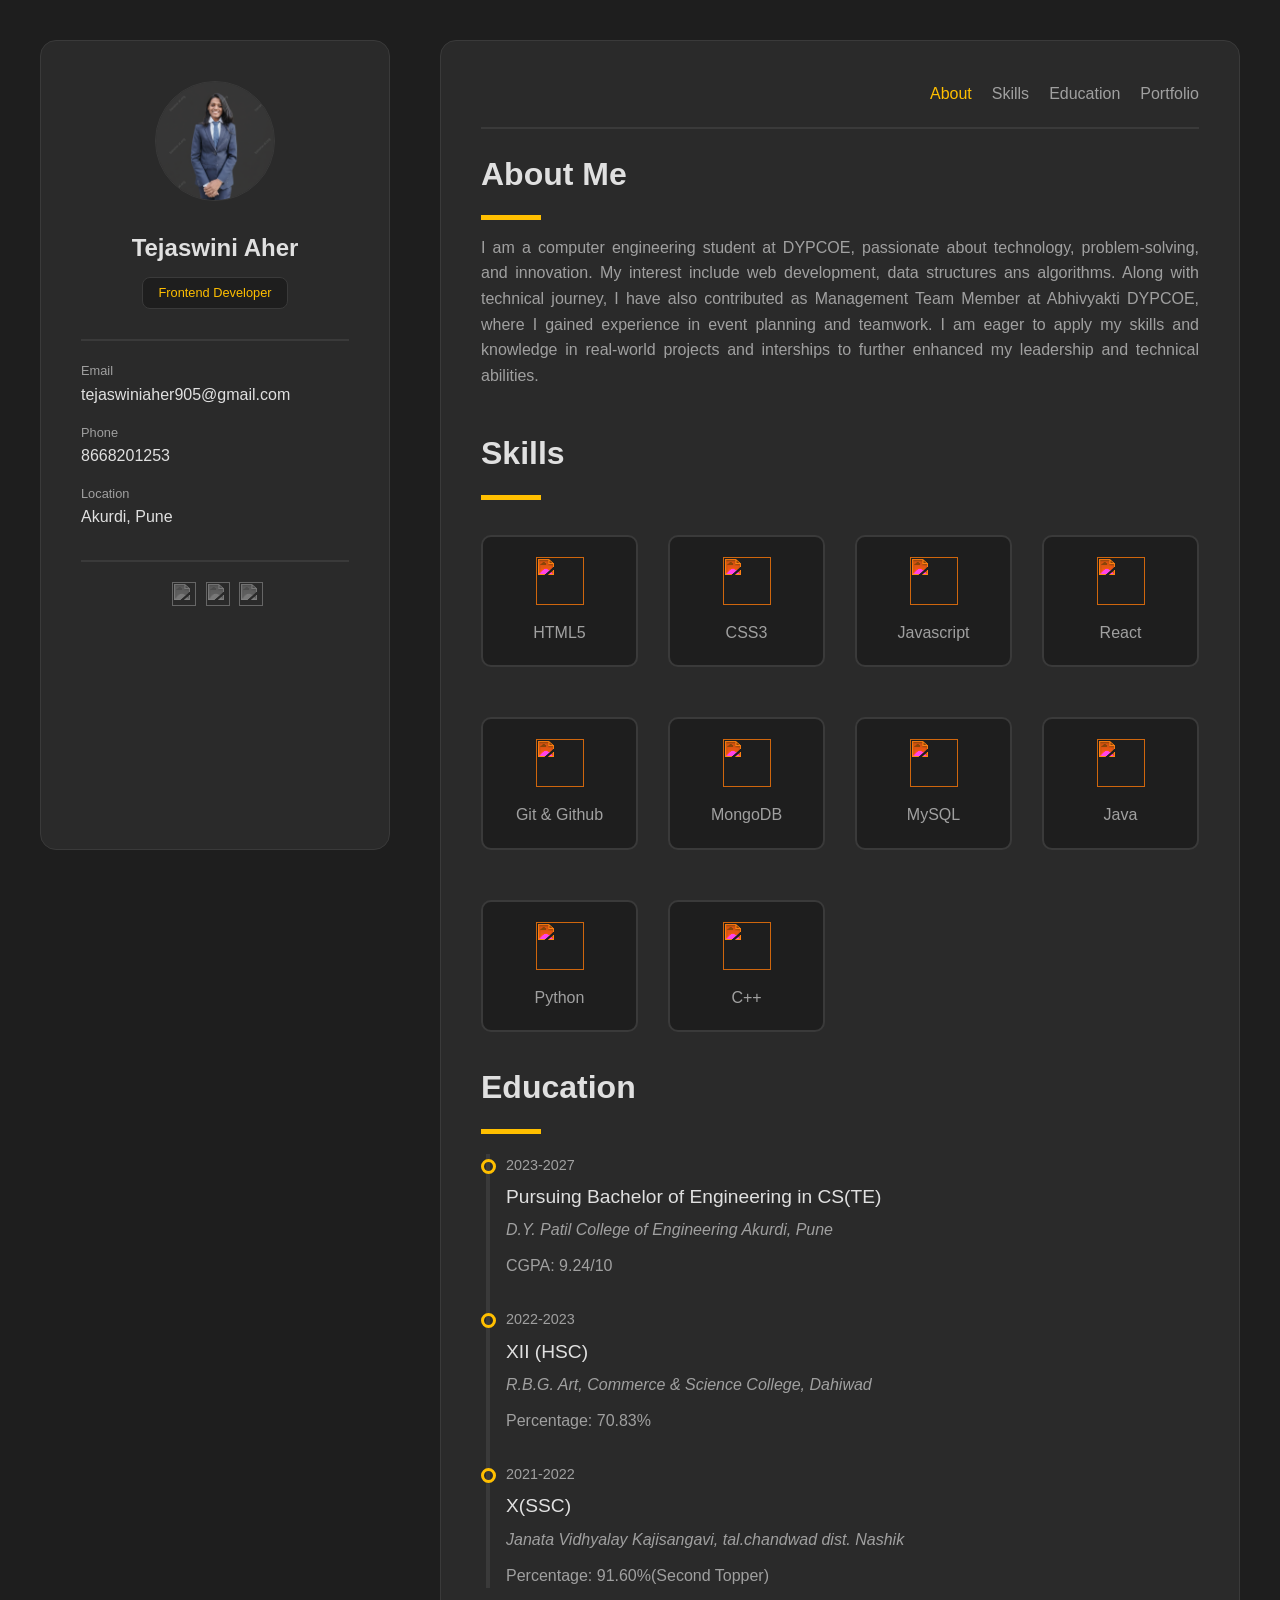
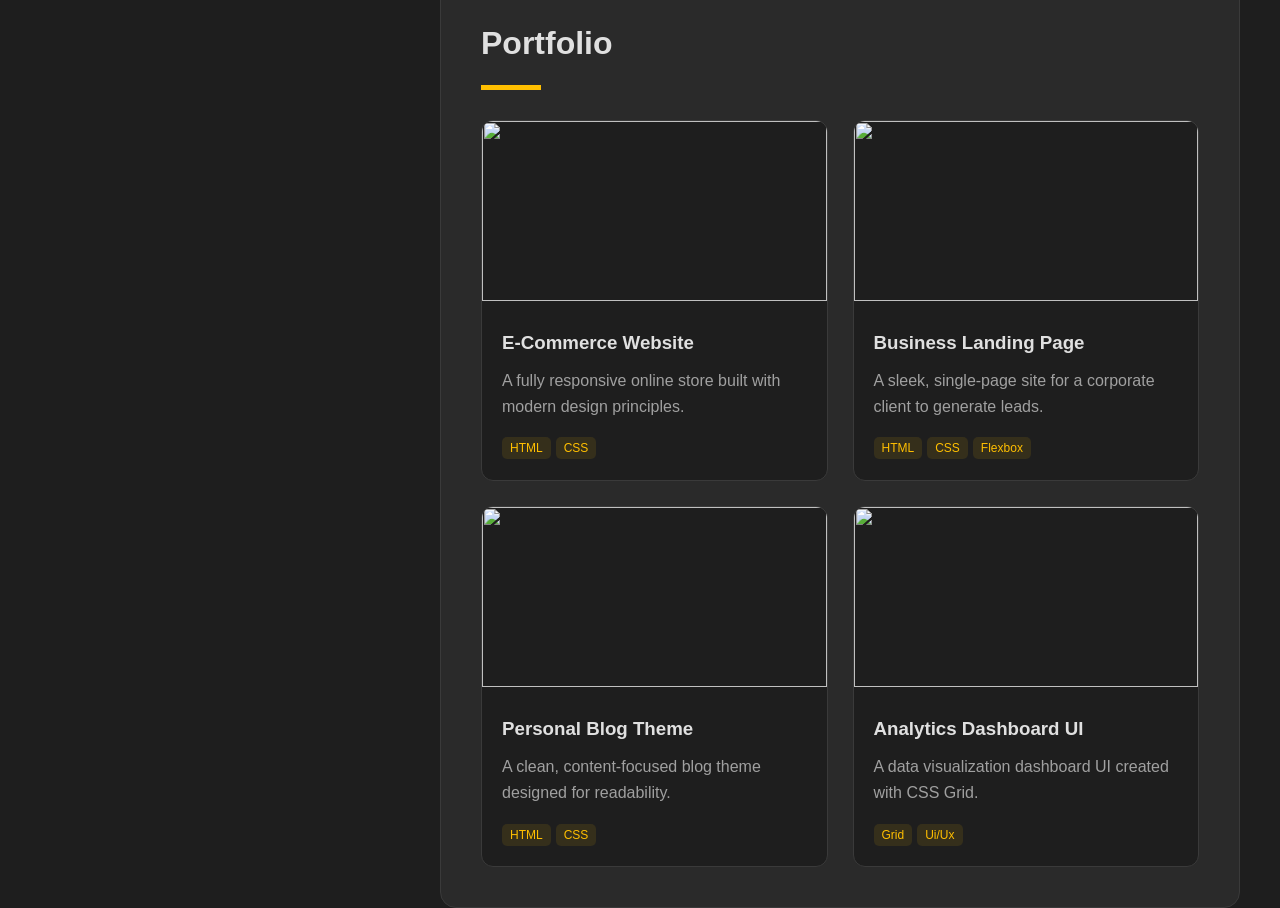
==== index.html @ 0b013fba "personal portfolio project" ====
<!DOCTYPE html>
<html lang="en">
<head>
    <meta charset="UTF-8">
    <meta name="viewport" content="width=device-width, initial-scale=1.0">
    <title>Profile Portfolio</title>
    <link rel="stylesheet" href="./style.css">
</head>
<body>
    
    <div class="main-container">
        <!-- siderbar -->
        <div class="sidebar">

            <!-- profile -->
            <div class="profile">
                <img src="./Tejaswini.png" alt="" >
                <h2>Tejaswini Aher</h2>
                <p>Frontend Developer</p>
            </div>
            

             <!--contact  -->

             <div class="contact">
                  <div class="email">
                    <h3 class="label">Email</h3>
                    <a href="mailto:rohit@gmail.com" class="value">tejaswiniaher905@gmail.com</a>
                  </div>
                  <div class="phone">
                    <h3 class="label">Phone</h3>
                    <a href="tel:8668201253" class="value">8668201253</a>
                  </div>
                  <div class="location">
                    <h3 class="label">Location</h3>
                    <p class="value">Akurdi, Pune</p>
                  </div>
             </div>


             <!-- social -->


             <div class="social">
                <a href="https://leetcode.com/u/Tejaswini_aher/"><img src="https://simpleicons.org/icons/leetcode.svg" alt=""></a>
                <a href="https://github.com/tejaswiniaher"><img src="https://simpleicons.org/icons/github.svg" alt=""></a>
                <a href="https://www.linkedin.com/in/tejaswini-aher-53b9232a4?lipi=urn%3Ali%3Apage%3Ad_flagship3_profile_view_base_contact_details%3BZ250ILVMTyeWC4VtJESe5w%3D%3D"><img src="https://www.svgrepo.com/show/144030/linkedin-square-logo.svg" alt=""></a>
             </div>
        </div>

        
        <!-- main-content -->
        <div class="main-content">
          
            <!-- navigation -->
             <div id="navigation">
                <nav>
                    <a href="#about" class="active">About</a>
                    <a href="#skills">Skills</a>
                    <a href="#education">Education</a>
                    <a href="#portfolio">Portfolio</a>
                </nav>
             </div>

            <!-- about me -->
             <div id="about">
                <h2 class="heading">About Me</h2>
                <div class="line"></div>
                <p class="content">I am a computer engineering student at DYPCOE, passionate about technology, problem-solving, and innovation. 
                    My interest include web development, data structures ans algorithms. 
                    Along with technical journey, I have also contributed as Management Team Member at Abhivyakti DYPCOE, where I gained experience in event planning and teamwork. 
                    I am eager to apply my skills and knowledge in real-world projects and interships to further enhanced my leadership and technical abilities.
                </p>
             </div>

            <!-- Skills -->
             <div id="skills">
                <h2 class="heading">Skills</h2>
                <div class="line"></div>
                <div class="grid-container">
                    <div class="item">
                        <img src="https://simpleicons.org/icons/html5.svg" alt="">
                        <h3>HTML5</h3>
                    </div>
                    <div class="item">
                        <img src="https://simpleicons.org/icons/css.svg" alt="">
                        <h3>CSS3</h3>
                    </div>
                    <div class="item">
                        <img src="https://simpleicons.org/icons/javascript.svg" alt="">
                        <h3>Javascript</h3>
                    </div>
                    <div class="item">
                        <img src="https://simpleicons.org/icons/react.svg" alt="">
                        <h3>React</h3>
                    </div>
                    <div class="item">
                        <img src="https://simpleicons.org/icons/git.svg" alt="">
                        <h3>Git & Github</h3>
                    </div>
                    <div class="item">
                        <img src="https://simpleicons.org/icons/mongodb.svg" alt="">
                        <h3>MongoDB</h3>
                    </div>
                    <div class="item">
                        <img src="https://simpleicons.org/icons/mysql.svg" alt="">
                        <h3>MySQL</h3>
                    </div>
                    <div class="item">
                        <img src="https://www.svgrepo.com/show/232426/java.svg" alt="">
                        <h3>Java</h3>
                    </div>
                    <div class="item">
                        <img src="https://simpleicons.org/icons/python.svg" alt="">
                        <h3>Python</h3>
                    </div>
                    <div class="item">
                        <img src="https://simpleicons.org/icons/cplusplus.svg" alt="">
                        <h3>C++</h3>
                    </div>
                    
                </div>
             </div>

            <!-- Education -->
             <div id="education">
                <h2 class="heading">Education</h2>
                <div class="line"></div>
                <div class="edtech">

                    <div class="edfirst">
                        <div class="year">2023-2027</div>
                        <h3 class="degree">Pursuing Bachelor of Engineering in CS(TE)</h3>
                        <p class="college">D.Y. Patil College of Engineering Akurdi, Pune </p>
                        <p class="cgpa">CGPA: 9.24/10</p>
                        <div class="goal"></div>
                    </div>
                    <div class="edsecond">
                        <div class="year">2022-2023</div>
                        <h3 class="degree">XII (HSC)</h3>
                        <p class="college">R.B.G. Art, Commerce & Science College, Dahiwad</p>
                        <p class="cgpa">Percentage: 70.83%</p>
                        <div class="goal"></div>
                    </div>
                    <div class="edsecond">
                        <div class="year">2021-2022</div>
                        <h3 class="degree">X(SSC)</h3>
                        <p class="college">Janata Vidhyalay Kajisangavi, tal.chandwad dist. Nashik</p>
                        <p class="cgpa">Percentage: 91.60%(Second Topper)</p>
                        <div class="goal"></div>
                    </div>

                    <div class="liner"></div>
                </div>
               
                
            </div>

            <!-- Portfolio -->
             <div id="portfolio">
                <h2 class="heading">Portfolio</h2>
                <div class="line"></div>

                <div class="project-container">
                    <div class="project">
                        <img src="https://images.unsplash.com/photo-1517694712202-14dd9538aa97?crop=entropy&cs=tinysrgb&fit=max&fm=jpg&ixid=MnwzNjUyOXwwfDF8c2VhcmNofDN8fGNvZGluZ3xlbnwwfHx8fDE2NTg0MjU5NjM&ixlib=rb-1.2.1&q=80&w=400" alt="">
                        <div class="card">
                            <h3>E-Commerce Website</h3>
                            <p>A fully responsive online store built with modern design principles.</p>
                            <span>HTML</span><span>CSS</span>
                        </div>
                    </div>
                    <div class="project">
                        <img src="https://images.unsplash.com/photo-1542744095-291d1f67b221?crop=entropy&cs=tinysrgb&fit=max&fm=jpg&ixid=MnwzNjUyOXwwfDF8c2VhcmNofDEyfHx3ZWJzaXRlJTIwZGVzaWdufGVufDB8fHx8MTY1ODQyNTk5OQ&ixlib=rb-1.2.1&q=80&w=400" alt="">
                        <div class="card">
                            <h3>Business Landing Page</h3>
                            <p>A sleek, single-page site for a corporate client to generate leads.</p>
                            <span>HTML</span><span>CSS</span><span>Flexbox</span>
                        </div>
                    </div>
                    <div class="project">
                        <img src="https://images.unsplash.com/photo-1509343256512-d77a5cb3791b?crop=entropy&cs=tinysrgb&fit=max&fm=jpg&ixid=MnwzNjUyOXwwfDF8c2VhcmNofDE4fHxwb3J0Zm9saW98ZW58MHx8fHwxNjU4NDI2MDUx&ixlib=rb-1.2.1&q=80&w=400" alt="">
                        <div class="card">
                            <h3>Personal Blog Theme</h3>
                            <p>A clean, content-focused blog theme designed for readability.</p>
                            <span>HTML</span><span>CSS</span>
                        </div>
                    </div>
                    <div class="project">
                        <img src="https://images.unsplash.com/photo-1551288049-bebda4e38f71?crop=entropy&cs=tinysrgb&fit=max&fm=jpg&ixid=MnwzNjUyOXwwfDF8c2VhcmNofDF8fGRhc2hib2FyZHxlbnwwfHx8fDE2NTg0MjYwMjM&ixlib=rb-1.2.1&q=80&w=400" alt="">
                        <div class="card">
                            <h3>Analytics Dashboard UI</h3>
                            <p>A data visualization dashboard UI created with CSS Grid.</p>
                            <span>Grid</span><span>Ui/Ux</span>
                        </div>
                    </div>
                </div>
             </div>

        </div> 
    </div>

</body>
</html>
---- style.css ----
*{
    padding: 0;
    margin: 0;
    box-sizing: border-box;
}

body{
    background-color: #1e1e1e;
    font-family: sans-serif;
    color: #a0a0a0;
    line-height: 1.6;
}

.main-container{
    display: grid;
    max-width: 1200px;
    grid-template-columns: 350px 1fr;
    gap: 50px;
    padding-top: 40px;
    margin: auto;
}

.sidebar{
    height: 90vh;
    background-color:#2a2a2a;
    border: 1px solid #3a3a3a;
    border-radius: 16px;
    padding: 40px;
    position: sticky;
    top: 40px;
}

.main-content{
    background-color:#2a2a2a;
    border: 1px solid #3a3a3a;
    border-radius: 16px;
    padding: 40px;
}


/* Profile section */

.profile{
    text-align: center;
}


.profile img{
    height: 120px;
    width: 120px;
    border-radius: 50%;
    border: 1px solid #3a3a3a;
}

.profile h2{
    font-size: 1.5rem;
    font-weight: 700;
    margin-top: 20px;
    color: #e0e0e0;
}

.profile p{
    background-color: #1e1e1e;
    padding: 5px 15px;
    color: #FFBF00;
    border: 1px solid #3a3a3a;
    font-size: 0.8rem;
    border-radius: 8px;
    display: inline-block;
    margin-top: 10px;
}



/* contact information */

.contact{
    margin-top: 30px;
    border-top: 2px solid #3a3a3a;
    padding-top:20px;
}

.label{
    font-weight: 500;
    font-size: 0.8rem;
    color: #a0a0a0;
}

.value{
    color: #e0e0e0;
    text-decoration: none;
}

.email,.phone{
    margin-bottom: 15px;
}

/* social media */

.social{
    margin-top: 30px;
    border-top: 2px solid #3a3a3a;
    padding-top:20px;
    text-align: center;
}

.social img{
    height: 24px;
    width: 24px;
    margin-left: 5px;
    filter: grayscale(1) invert(0.7);
    transition: filter 0.3s ease;
}

.social img:hover{
    filter: grayscale(0) invert(0);
}


/* main content */

/* Navigation ko  */


#navigation{
    border-bottom: 2px solid #3a3a3a;
    margin-bottom: 20px;
    padding-bottom: 20px;
}

nav{
    display: flex;
    justify-content: flex-end;
    gap: 20px;
}

nav a{
    text-decoration: none;
    color: #a0a0a0;
    font-weight: 500;
    transition: color 0.3s ease;
}

.active, nav a:hover{
    color: #FFBF00;
}


/* about me */

.heading{
    color: #e0e0e0;
    font-size: 2rem;
    margin-bottom: 15px;
}

.line{
    width: 60px;
    height: 5px;
    background-color: #FFBF00;
    margin-bottom: 15px;
}

.content{
    text-align: justify;
    color: #a0a0a0;
}

#about{
    margin-bottom: 40px;
}


/* skills section */

.grid-container{
    display: grid;
    grid-template-columns: repeat(auto-fit , minmax(120px,1fr));
    gap: 30px;
}

.item{
    padding: 20px;
    border-radius: 10px;
    border: 2px solid #3a3a3a;
    background-color: #1e1e1e;
    text-align: center;
    margin-top: 20px;
    transition: transform 0.3s ease, box-shadow 0.3s ease;
}

.item img{
    height: 48px;
    width: 48px;
    filter: invert(75%) sepia(50%) saturate(1000%) hue-rotate(350deg) brightness(110%) contrast(101%);
    margin-bottom: 15px;
}

.item h3{
    font-size: 1rem;
    font-weight: 500;
}

.item:hover{
    transform: scale(1.1);
    box-shadow: 0px 0px 10px 5px rgba(0, 0, 0, 0.3);
}


/* Education */
#education{
    margin-top: 30px;
}

.edtech{
    position: relative;
    margin-top: 20px;
}

.year{
    font-size: 0.9rem;
    color: #a0a0a0;
    margin-bottom: 5px;
}

.degree{
    color: #e0e0e0;
    font-size: 1.2rem;
    font-weight: 500;
    margin-bottom: 5px;
}

.college{
    font-style: italic;
    color: #a0a0a0;
    margin-bottom: 10px;
}

.work{
    color: #a0a0a0;
}

.edfirst, .edsecond{
    margin-bottom: 30px;
    padding-left: 25px;
    position: relative;
}

.goal{
    height: 15px;
    width: 15px;
    border: 3px solid #FFBF00;
    border-radius: 50%;
    position: absolute;
    top:5px;
    left: 0px;
    z-index: 5;
}

.liner{
    position: absolute;
    width: 2px;
    top:0px;
    bottom: 0px;
    left: 5px;
    border: 2px solid #3a3a3a;
}


/* Portfolio */

.project-container{
    margin-top: 30px;
    display: grid;
    grid-template-columns: 1fr 1fr;
    gap:25px;
}

.project{
    background-color: #1e1e1e;
    border-radius: 12px;
    border: 1px solid #3a3a3a;
    overflow: hidden;
    transition: transform 0.5s ease, box-shadow 0.5s ease;
}

.project:hover{
    transform: translateY(-10px);
    box-shadow: 0px 0px 10px 5px rgba(0, 0, 0, 0.3);;
}

.project img{
    height: 180px;
    width: 100%;
    object-fit: cover;
}

.card{
    padding: 20px;
}

.card h3{
    color: #e0e0e0;
    margin-bottom: 10px;
}

.card p{
    color: #a0a0a0;
    line-height: 1.6;
    margin-bottom: 15px;
}

.card span{
    background-color: rgba(255, 191, 0, 0.1);
    color: #FFBF00;
    padding: 4px 8px;
    border-radius: 5px;
    font-size: 0.75rem;
    margin-right: 5px;
}

@media screen and (max-width:1200px) {
    .main-container{
        grid-template-columns: 1fr;
        padding: 20px;
    }

    .sidebar{
        position: static;
        height: auto;
    }
}

@media screen and (max-width:750px) {
    .project-container{
        grid-template-columns: 1fr;
    }

    #navigation nav {
        /* Adjust nav for smaller screens */
        justify-content: center;
        flex-wrap: wrap;
    }

    .sidebar{
        display: flex;
        justify-content: center;
        gap: 40px;
    }
}
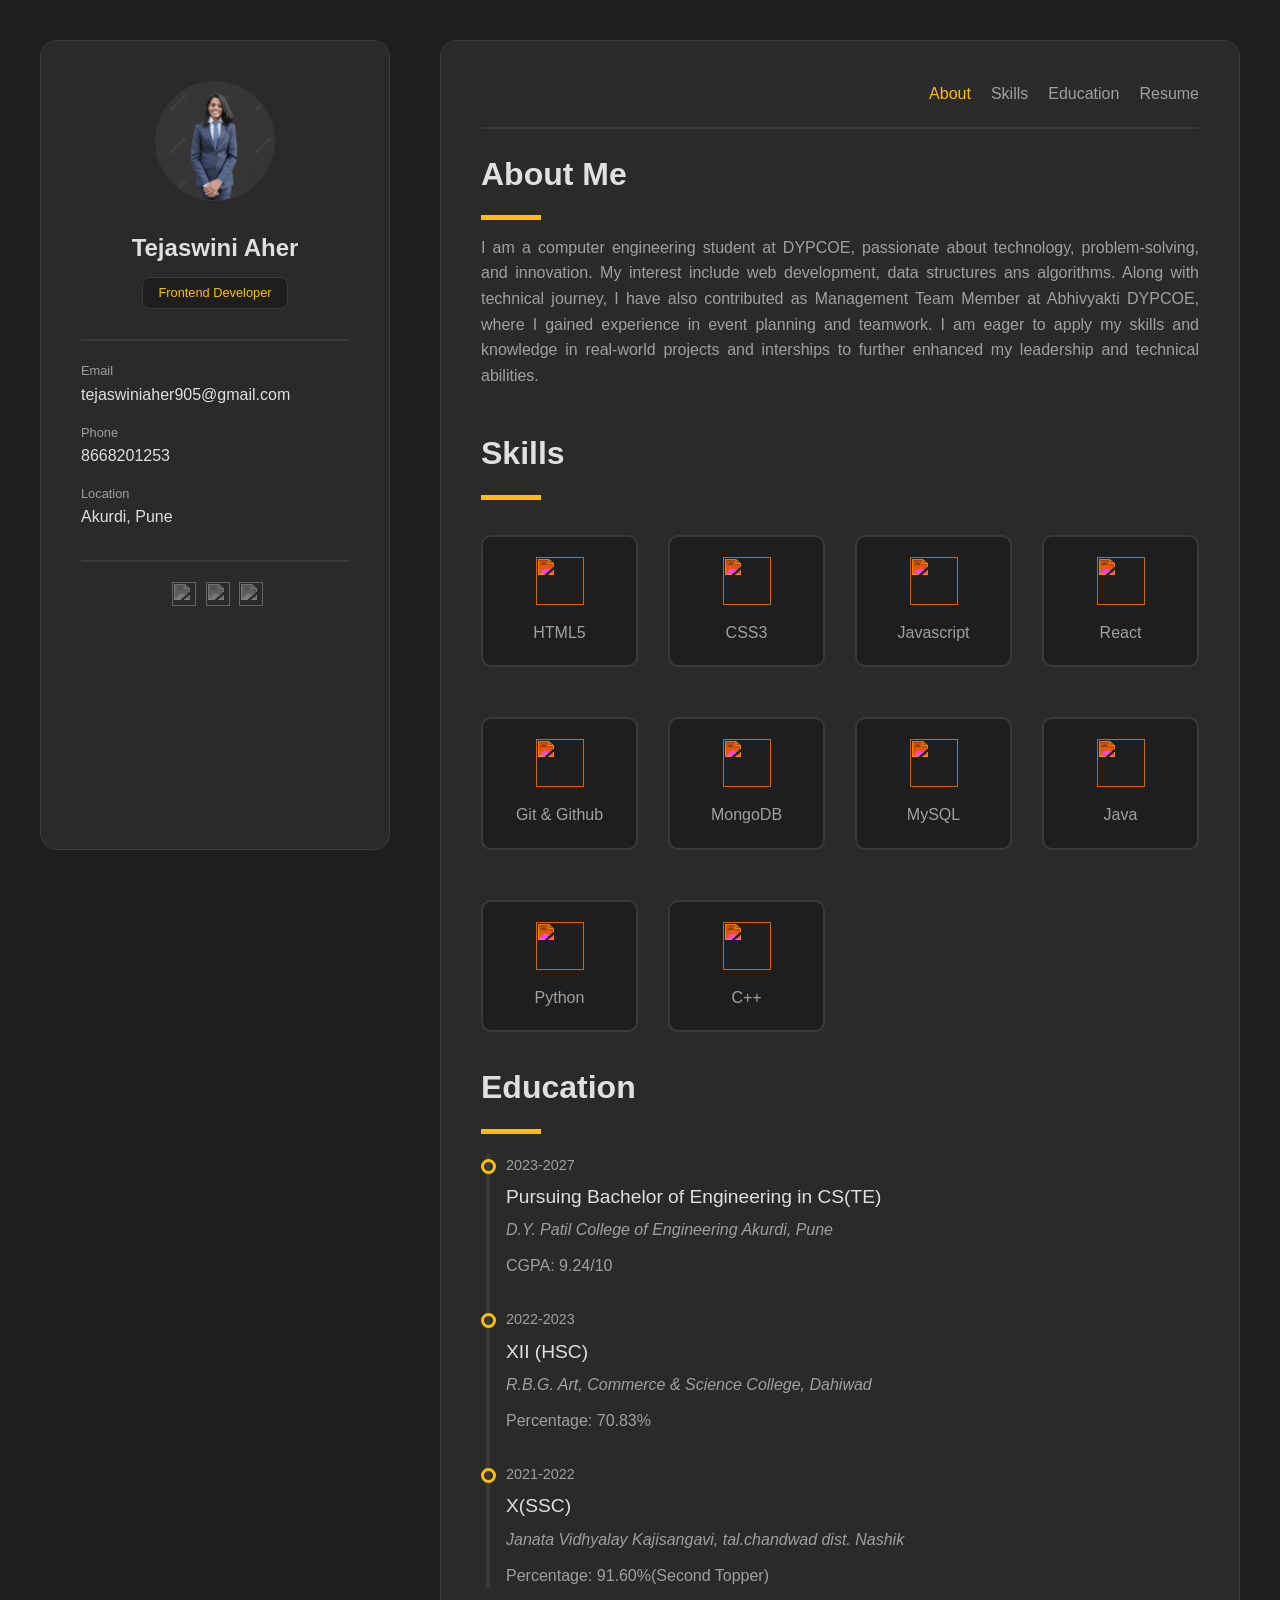
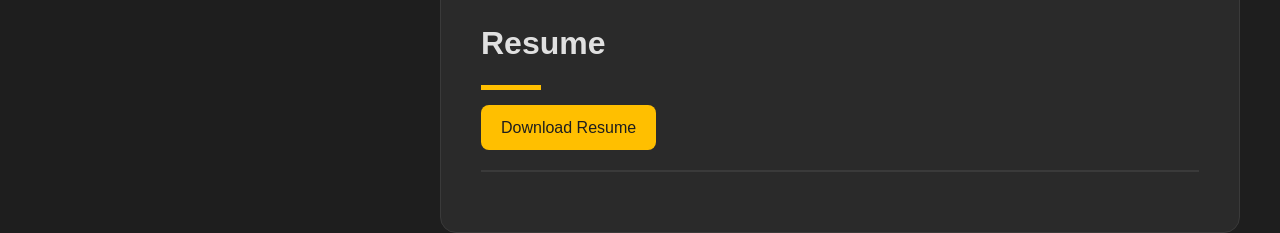
==== commit 7e60cff8: "completed portfolio" ====
--- a/index.html
+++ b/index.html
@@ -58,7 +58,7 @@
                     <a href="#about" class="active">About</a>
                     <a href="#skills">Skills</a>
                     <a href="#education">Education</a>
-                    <a href="#portfolio">Portfolio</a>
+                    <a href="#Resume">Resume</a>
                 </nav>
              </div>
 
@@ -155,47 +155,12 @@
                
                 
             </div>
-
-            <!-- Portfolio -->
-             <div id="portfolio">
-                <h2 class="heading">Portfolio</h2>
+            <!-- Resume -->
+            <div id="resume">
+                <h2 class="heading">Resume</h2>
                 <div class="line"></div>
-
-                <div class="project-container">
-                    <div class="project">
-                        <img src="https://images.unsplash.com/photo-1517694712202-14dd9538aa97?crop=entropy&cs=tinysrgb&fit=max&fm=jpg&ixid=MnwzNjUyOXwwfDF8c2VhcmNofDN8fGNvZGluZ3xlbnwwfHx8fDE2NTg0MjU5NjM&ixlib=rb-1.2.1&q=80&w=400" alt="">
-                        <div class="card">
-                            <h3>E-Commerce Website</h3>
-                            <p>A fully responsive online store built with modern design principles.</p>
-                            <span>HTML</span><span>CSS</span>
-                        </div>
-                    </div>
-                    <div class="project">
-                        <img src="https://images.unsplash.com/photo-1542744095-291d1f67b221?crop=entropy&cs=tinysrgb&fit=max&fm=jpg&ixid=MnwzNjUyOXwwfDF8c2VhcmNofDEyfHx3ZWJzaXRlJTIwZGVzaWdufGVufDB8fHx8MTY1ODQyNTk5OQ&ixlib=rb-1.2.1&q=80&w=400" alt="">
-                        <div class="card">
-                            <h3>Business Landing Page</h3>
-                            <p>A sleek, single-page site for a corporate client to generate leads.</p>
-                            <span>HTML</span><span>CSS</span><span>Flexbox</span>
-                        </div>
-                    </div>
-                    <div class="project">
-                        <img src="https://images.unsplash.com/photo-1509343256512-d77a5cb3791b?crop=entropy&cs=tinysrgb&fit=max&fm=jpg&ixid=MnwzNjUyOXwwfDF8c2VhcmNofDE4fHxwb3J0Zm9saW98ZW58MHx8fHwxNjU4NDI2MDUx&ixlib=rb-1.2.1&q=80&w=400" alt="">
-                        <div class="card">
-                            <h3>Personal Blog Theme</h3>
-                            <p>A clean, content-focused blog theme designed for readability.</p>
-                            <span>HTML</span><span>CSS</span>
-                        </div>
-                    </div>
-                    <div class="project">
-                        <img src="https://images.unsplash.com/photo-1551288049-bebda4e38f71?crop=entropy&cs=tinysrgb&fit=max&fm=jpg&ixid=MnwzNjUyOXwwfDF8c2VhcmNofDF8fGRhc2hib2FyZHxlbnwwfHx8fDE2NTg0MjYwMjM&ixlib=rb-1.2.1&q=80&w=400" alt="">
-                        <div class="card">
-                            <h3>Analytics Dashboard UI</h3>
-                            <p>A data visualization dashboard UI created with CSS Grid.</p>
-                            <span>Grid</span><span>Ui/Ux</span>
-                        </div>
-                    </div>
-                </div>
-             </div>
+                <a href="Resume.pdf" class="btn">Download Resume</a>
+            </div>
 
         </div> 
     </div>
--- a/style.css
+++ b/style.css
@@ -267,84 +267,21 @@
 }
 
 
-/* Portfolio */
-
-.project-container{
-    margin-top: 30px;
-    display: grid;
-    grid-template-columns: 1fr 1fr;
-    gap:25px;
-}
-
-.project{
-    background-color: #1e1e1e;
-    border-radius: 12px;
-    border: 1px solid #3a3a3a;
-    overflow: hidden;
-    transition: transform 0.5s ease, box-shadow 0.5s ease;
-}
-
-.project:hover{
-    transform: translateY(-10px);
-    box-shadow: 0px 0px 10px 5px rgba(0, 0, 0, 0.3);;
-}
-
-.project img{
-    height: 180px;
-    width: 100%;
-    object-fit: cover;
-}
-
-.card{
-    padding: 20px;
-}
-
-.card h3{
-    color: #e0e0e0;
-    margin-bottom: 10px;
-}
-
-.card p{
-    color: #a0a0a0;
-    line-height: 1.6;
-    margin-bottom: 15px;
-}
-
-.card span{
-    background-color: rgba(255, 191, 0, 0.1);
-    color: #FFBF00;
-    padding: 4px 8px;
-    border-radius: 5px;
-    font-size: 0.75rem;
-    margin-right: 5px;
-}
-
-@media screen and (max-width:1200px) {
-    .main-container{
-        grid-template-columns: 1fr;
-        padding: 20px;
-    }
-
-    .sidebar{
-        position: static;
-        height: auto;
-    }
-}
-
-@media screen and (max-width:750px) {
-    .project-container{
-        grid-template-columns: 1fr;
-    }
-
-    #navigation nav {
-        /* Adjust nav for smaller screens */
-        justify-content: center;
-        flex-wrap: wrap;
-    }
-
-    .sidebar{
-        display: flex;
-        justify-content: center;
-        gap: 40px;
-    }
-}+/* Resume */
+#resume {
+    margin-top: 30px;
+    border-bottom: 2px solid #3a3a3a;
+    margin-bottom: 20px;
+    padding-bottom: 20px;
+}
+.btn{
+    display: inline-block;
+    padding: 10px 20px;
+    background-color: #FFBF00;
+    color: #1e1e1e;
+    text-decoration: none;
+    border-radius: 8px;
+    font-weight: 500;
+    transition: background-color 0.3s ease;
+}
+
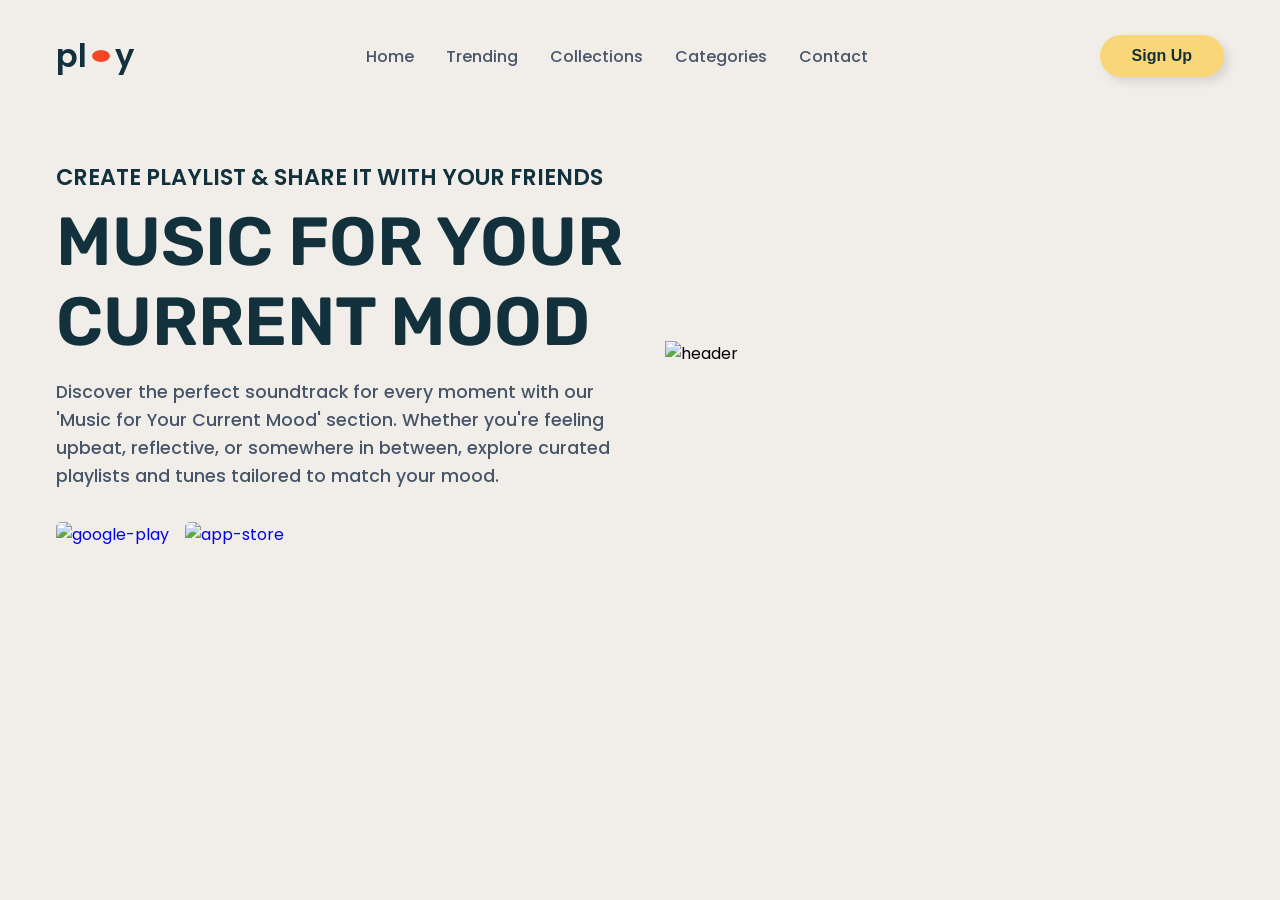
==== commit d97f1be0: "Add files via upload Landing page project" ====
--- a/index.html
+++ b/index.html
@@ -1,169 +1,63 @@
 <!DOCTYPE html>
 <html lang="en">
-<head>
-    <meta charset="UTF-8">
-    <meta name="viewport" content="width=device-width, initial-scale=1.0">
-    <title>Profile Portfolio</title>
-    <link rel="stylesheet" href="./style.css">
-</head>
-<body>
-    
-    <div class="main-container">
-        <!-- siderbar -->
-        <div class="sidebar">
+  <head>
+    <meta charset="UTF-8" />
+    <meta name="viewport" content="width=device-width, initial-scale=1.0" />
+    <link
+      href="https://cdn.jsdelivr.net/npm/remixicon@4.2.0/fonts/remixicon.css"
+      rel="stylesheet"
+    />
+    <link rel="stylesheet" href="style.css" />
+    <title>Web Design Mastery | Play</title>
+  </head>
+  <body>
+    <nav>
+      <div class="nav__header">
+        <div class="nav__logo">
+          <a href="#"
+            >pl<span><i class="ri-play-fill"></i></span>y</a
+          >
+        </div>
+        <div class="nav__menu__btn" id="menu-btn">
+          <span><i class="ri-menu-line"></i></span>
+        </div>
+      </div>
+      <ul class="nav__links" id="nav-links">
+        <li><a href="#">Home</a></li>
+        <li><a href="#">Trending</a></li>
+        <li><a href="#">Collections</a></li>
+        <li><a href="#">Categories</a></li>
+        <li><a href="#">Contact</a></li>
+      </ul>
+      <div class="nav__btns">
+        <button class="btn">Sign Up</button>
+      </div>
+    </nav>
+    <header class="section__container header__container">
+      <div class="header__image">
+        <img src="assets/header.jpg" alt="header" />
+      </div>
+      <div class="header__content">
+        <h2>CREATE PLAYLIST & SHARE IT WITH YOUR FRIENDS</h2>
+        <h1>MUSIC FOR YOUR CURRENT MOOD</h1>
+        <p>
+          Discover the perfect soundtrack for every moment with our 'Music for
+          Your Current Mood' section. Whether you're feeling upbeat, reflective,
+          or somewhere in between, explore curated playlists and tunes tailored
+          to match your mood.
+        </p>
+        <div class="header__btns">
+          <a href="#">
+            <img src="assets/google-play.jpg" alt="google-play" />
+          </a>
+          <a href="#">
+            <img src="assets/app-store.jpg" alt="app-store" />
+          </a>
+        </div>
+      </div>
+    </header>
 
-            <!-- profile -->
-            <div class="profile">
-                <img src="./Tejaswini.png" alt="" >
-                <h2>Tejaswini Aher</h2>
-                <p>Frontend Developer</p>
-            </div>
-            
-
-             <!--contact  -->
-
-             <div class="contact">
-                  <div class="email">
-                    <h3 class="label">Email</h3>
-                    <a href="mailto:rohit@gmail.com" class="value">tejaswiniaher905@gmail.com</a>
-                  </div>
-                  <div class="phone">
-                    <h3 class="label">Phone</h3>
-                    <a href="tel:8668201253" class="value">8668201253</a>
-                  </div>
-                  <div class="location">
-                    <h3 class="label">Location</h3>
-                    <p class="value">Akurdi, Pune</p>
-                  </div>
-             </div>
-
-
-             <!-- social -->
-
-
-             <div class="social">
-                <a href="https://leetcode.com/u/Tejaswini_aher/"><img src="https://simpleicons.org/icons/leetcode.svg" alt=""></a>
-                <a href="https://github.com/tejaswiniaher"><img src="https://simpleicons.org/icons/github.svg" alt=""></a>
-                <a href="https://www.linkedin.com/in/tejaswini-aher-53b9232a4?lipi=urn%3Ali%3Apage%3Ad_flagship3_profile_view_base_contact_details%3BZ250ILVMTyeWC4VtJESe5w%3D%3D"><img src="https://www.svgrepo.com/show/144030/linkedin-square-logo.svg" alt=""></a>
-             </div>
-        </div>
-
-        
-        <!-- main-content -->
-        <div class="main-content">
-          
-            <!-- navigation -->
-             <div id="navigation">
-                <nav>
-                    <a href="#about" class="active">About</a>
-                    <a href="#skills">Skills</a>
-                    <a href="#education">Education</a>
-                    <a href="#Resume">Resume</a>
-                </nav>
-             </div>
-
-            <!-- about me -->
-             <div id="about">
-                <h2 class="heading">About Me</h2>
-                <div class="line"></div>
-                <p class="content">I am a computer engineering student at DYPCOE, passionate about technology, problem-solving, and innovation. 
-                    My interest include web development, data structures ans algorithms. 
-                    Along with technical journey, I have also contributed as Management Team Member at Abhivyakti DYPCOE, where I gained experience in event planning and teamwork. 
-                    I am eager to apply my skills and knowledge in real-world projects and interships to further enhanced my leadership and technical abilities.
-                </p>
-             </div>
-
-            <!-- Skills -->
-             <div id="skills">
-                <h2 class="heading">Skills</h2>
-                <div class="line"></div>
-                <div class="grid-container">
-                    <div class="item">
-                        <img src="https://simpleicons.org/icons/html5.svg" alt="">
-                        <h3>HTML5</h3>
-                    </div>
-                    <div class="item">
-                        <img src="https://simpleicons.org/icons/css.svg" alt="">
-                        <h3>CSS3</h3>
-                    </div>
-                    <div class="item">
-                        <img src="https://simpleicons.org/icons/javascript.svg" alt="">
-                        <h3>Javascript</h3>
-                    </div>
-                    <div class="item">
-                        <img src="https://simpleicons.org/icons/react.svg" alt="">
-                        <h3>React</h3>
-                    </div>
-                    <div class="item">
-                        <img src="https://simpleicons.org/icons/git.svg" alt="">
-                        <h3>Git & Github</h3>
-                    </div>
-                    <div class="item">
-                        <img src="https://simpleicons.org/icons/mongodb.svg" alt="">
-                        <h3>MongoDB</h3>
-                    </div>
-                    <div class="item">
-                        <img src="https://simpleicons.org/icons/mysql.svg" alt="">
-                        <h3>MySQL</h3>
-                    </div>
-                    <div class="item">
-                        <img src="https://www.svgrepo.com/show/232426/java.svg" alt="">
-                        <h3>Java</h3>
-                    </div>
-                    <div class="item">
-                        <img src="https://simpleicons.org/icons/python.svg" alt="">
-                        <h3>Python</h3>
-                    </div>
-                    <div class="item">
-                        <img src="https://simpleicons.org/icons/cplusplus.svg" alt="">
-                        <h3>C++</h3>
-                    </div>
-                    
-                </div>
-             </div>
-
-            <!-- Education -->
-             <div id="education">
-                <h2 class="heading">Education</h2>
-                <div class="line"></div>
-                <div class="edtech">
-
-                    <div class="edfirst">
-                        <div class="year">2023-2027</div>
-                        <h3 class="degree">Pursuing Bachelor of Engineering in CS(TE)</h3>
-                        <p class="college">D.Y. Patil College of Engineering Akurdi, Pune </p>
-                        <p class="cgpa">CGPA: 9.24/10</p>
-                        <div class="goal"></div>
-                    </div>
-                    <div class="edsecond">
-                        <div class="year">2022-2023</div>
-                        <h3 class="degree">XII (HSC)</h3>
-                        <p class="college">R.B.G. Art, Commerce & Science College, Dahiwad</p>
-                        <p class="cgpa">Percentage: 70.83%</p>
-                        <div class="goal"></div>
-                    </div>
-                    <div class="edsecond">
-                        <div class="year">2021-2022</div>
-                        <h3 class="degree">X(SSC)</h3>
-                        <p class="college">Janata Vidhyalay Kajisangavi, tal.chandwad dist. Nashik</p>
-                        <p class="cgpa">Percentage: 91.60%(Second Topper)</p>
-                        <div class="goal"></div>
-                    </div>
-
-                    <div class="liner"></div>
-                </div>
-               
-                
-            </div>
-            <!-- Resume -->
-            <div id="resume">
-                <h2 class="heading">Resume</h2>
-                <div class="line"></div>
-                <a href="Resume.pdf" class="btn">Download Resume</a>
-            </div>
-
-        </div> 
-    </div>
-
-</body>
+    <script src="https://unpkg.com/scrollreveal"></script>
+    <script src="main.js"></script>
+  </body>
 </html>
--- a/style.css
+++ b/style.css
@@ -1,287 +1,257 @@
-*{
+@import url("https://fonts.googleapis.com/css2?family=Poppins:ital,wght@0,100;0,200;0,300;0,400;0,500;0,600;0,700;0,800;0,900;1,100;1,200;1,300;1,400;1,500;1,600;1,700;1,800;1,900&family=Rubik:ital,wght@0,300..900;1,300..900&display=swap");
+
+:root {
+  --primary-color: #f1eee9;
+  --secondary-color: #f54725;
+  --tertiary-color: #f9d678;
+  --text-dark: #13313c;
+  --text-light: #475569;
+  --white: #ffffff;
+  --max-width: 1200px;
+  --header-font: "Rubik", sans-serif;
+}
+
+* {
+  padding: 0;
+  margin: 0;
+  box-sizing: border-box;
+}
+
+.section__container {
+  max-width: var(--max-width);
+  margin: auto;
+  padding: 5rem 1rem;
+}
+
+img {
+  display: flex;
+  width: 100%;
+}
+
+a {
+  text-decoration: none;
+  transition: 0.3s;
+}
+
+body {
+  font-family: "Poppins", sans-serif;
+  background-color: var(--primary-color);
+}
+
+nav {
+  position: fixed;
+  isolation: isolate;
+  width: 100%;
+  z-index: 9;
+}
+
+.nav__header {
+  padding: 1rem;
+  width: 100%;
+  display: flex;
+  align-items: center;
+  justify-content: space-between;
+  background-color: var(--text-dark);
+}
+
+.nav__logo a {
+  display: flex;
+  align-items: center;
+  font-size: 1.5rem;
+  font-weight: 600;
+  color: var(--white);
+}
+
+.nav__logo a span {
+  padding: 3px 7px;
+  margin-inline: 5px;
+  font-size: 1rem;
+  background-color: var(--secondary-color);
+  border-radius: 100%;
+}
+
+.nav__menu__btn {
+  font-size: 1.5rem;
+  color: var(--white);
+  cursor: pointer;
+}
+
+.nav__links {
+  position: absolute;
+  top: 64px;
+  left: 0;
+  width: 100%;
+  padding: 2rem;
+  list-style: none;
+  display: flex;
+  align-items: center;
+  justify-content: center;
+  flex-direction: column;
+  gap: 2rem;
+  background-color: var(--text-dark);
+  transition: 0.5s;
+  z-index: -1;
+  transform: translateY(-100%);
+}
+
+.nav__links.open {
+  transform: translateY(0);
+}
+
+.nav__links a {
+  font-weight: 500;
+  color: var(--white);
+  transition: 0.3s;
+}
+
+.nav__links a:hover {
+  color: var(--secondary-color);
+}
+
+.nav__btns {
+  display: none;
+}
+
+.header__container {
+  display: grid;
+  gap: 2rem;
+}
+
+.header__image img {
+  max-width: 550px;
+  margin-inline: auto;
+}
+
+.header__content {
+  text-align: center;
+}
+
+.header__content h2 {
+  margin-bottom: 0.5rem;
+  font-size: 1.4rem;
+  font-weight: 600;
+  color: var(--text-dark);
+}
+
+.header__content h1 {
+  margin-bottom: 1rem;
+  font-size: 4.25rem;
+  font-weight: 600;
+  font-family: var(--header-font);
+  line-height: 5rem;
+  color: var(--text-dark);
+}
+
+.header__content p {
+  margin-bottom: 2rem;
+  font-size: 1.1rem;
+  font-weight: 500;
+  line-height: 1.75rem;
+  color: var(--text-light);
+}
+
+.header__btns {
+  display: flex;
+  align-items: center;
+  justify-content: center;
+  gap: 1rem;
+}
+
+.header__btns img {
+  max-width: 150px;
+  border-radius: 5px;
+}
+
+@media (width > 768px) {
+  nav {
+    position: static;
+    padding-block: 2rem 0;
+    padding-inline: 1rem;
+    max-width: var(--max-width);
+    margin-inline: auto;
+    display: flex;
+    align-items: center;
+    justify-content: space-between;
+    gap: 2rem;
+  }
+
+  .nav__header {
+    flex: 1;
     padding: 0;
-    margin: 0;
-    box-sizing: border-box;
-}
-
-body{
-    background-color: #1e1e1e;
-    font-family: sans-serif;
-    color: #a0a0a0;
-    line-height: 1.6;
-}
-
-.main-container{
-    display: grid;
-    max-width: 1200px;
-    grid-template-columns: 350px 1fr;
-    gap: 50px;
-    padding-top: 40px;
-    margin: auto;
-}
-
-.sidebar{
-    height: 90vh;
-    background-color:#2a2a2a;
-    border: 1px solid #3a3a3a;
-    border-radius: 16px;
-    padding: 40px;
-    position: sticky;
-    top: 40px;
-}
-
-.main-content{
-    background-color:#2a2a2a;
-    border: 1px solid #3a3a3a;
-    border-radius: 16px;
-    padding: 40px;
-}
-
-
-/* Profile section */
-
-.profile{
-    text-align: center;
-}
-
-
-.profile img{
-    height: 120px;
-    width: 120px;
-    border-radius: 50%;
-    border: 1px solid #3a3a3a;
-}
-
-.profile h2{
-    font-size: 1.5rem;
-    font-weight: 700;
-    margin-top: 20px;
-    color: #e0e0e0;
-}
-
-.profile p{
-    background-color: #1e1e1e;
-    padding: 5px 15px;
-    color: #FFBF00;
-    border: 1px solid #3a3a3a;
-    font-size: 0.8rem;
-    border-radius: 8px;
-    display: inline-block;
-    margin-top: 10px;
-}
-
-
-
-/* contact information */
-
-.contact{
-    margin-top: 30px;
-    border-top: 2px solid #3a3a3a;
-    padding-top:20px;
-}
-
-.label{
-    font-weight: 500;
-    font-size: 0.8rem;
-    color: #a0a0a0;
-}
-
-.value{
-    color: #e0e0e0;
-    text-decoration: none;
-}
-
-.email,.phone{
-    margin-bottom: 15px;
-}
-
-/* social media */
-
-.social{
-    margin-top: 30px;
-    border-top: 2px solid #3a3a3a;
-    padding-top:20px;
-    text-align: center;
-}
-
-.social img{
-    height: 24px;
-    width: 24px;
-    margin-left: 5px;
-    filter: grayscale(1) invert(0.7);
-    transition: filter 0.3s ease;
-}
-
-.social img:hover{
-    filter: grayscale(0) invert(0);
-}
-
-
-/* main content */
-
-/* Navigation ko  */
-
-
-#navigation{
-    border-bottom: 2px solid #3a3a3a;
-    margin-bottom: 20px;
-    padding-bottom: 20px;
-}
-
-nav{
+    background-color: transparent;
+  }
+
+  .nav__logo a {
+    font-size: 2rem;
+    color: var(--text-dark);
+  }
+
+  .nav__logo a span {
+    padding: 6px 9px;
+    color: var(--white);
+  }
+
+  .nav__menu__btn {
+    display: none;
+  }
+
+  .nav__links {
+    position: static;
+    padding: 0;
+    flex-direction: row;
+    background-color: transparent;
+    transform: none;
+  }
+
+  .nav__links a {
+    padding-block: 5px;
+    color: var(--text-light);
+    border-bottom: 2px solid transparent;
+  }
+
+  .nav__links a:hover {
+    border-color: var(--secondary-color);
+  }
+
+  .nav__btns {
     display: flex;
-    justify-content: flex-end;
-    gap: 20px;
-}
-
-nav a{
-    text-decoration: none;
-    color: #a0a0a0;
-    font-weight: 500;
-    transition: color 0.3s ease;
-}
-
-.active, nav a:hover{
-    color: #FFBF00;
-}
-
-
-/* about me */
-
-.heading{
-    color: #e0e0e0;
-    font-size: 2rem;
-    margin-bottom: 15px;
-}
-
-.line{
-    width: 60px;
-    height: 5px;
-    background-color: #FFBF00;
-    margin-bottom: 15px;
-}
-
-.content{
-    text-align: justify;
-    color: #a0a0a0;
-}
-
-#about{
-    margin-bottom: 40px;
-}
-
-
-/* skills section */
-
-.grid-container{
-    display: grid;
-    grid-template-columns: repeat(auto-fit , minmax(120px,1fr));
-    gap: 30px;
-}
-
-.item{
-    padding: 20px;
-    border-radius: 10px;
-    border: 2px solid #3a3a3a;
-    background-color: #1e1e1e;
-    text-align: center;
-    margin-top: 20px;
-    transition: transform 0.3s ease, box-shadow 0.3s ease;
-}
-
-.item img{
-    height: 48px;
-    width: 48px;
-    filter: invert(75%) sepia(50%) saturate(1000%) hue-rotate(350deg) brightness(110%) contrast(101%);
-    margin-bottom: 15px;
-}
-
-.item h3{
+    flex: 1;
+  }
+
+  .nav__btns .btn {
+    padding: 0.75rem 2rem;
+    outline: none;
+    border: none;
     font-size: 1rem;
-    font-weight: 500;
-}
-
-.item:hover{
-    transform: scale(1.1);
-    box-shadow: 0px 0px 10px 5px rgba(0, 0, 0, 0.3);
-}
-
-
-/* Education */
-#education{
-    margin-top: 30px;
-}
-
-.edtech{
-    position: relative;
-    margin-top: 20px;
-}
-
-.year{
-    font-size: 0.9rem;
-    color: #a0a0a0;
-    margin-bottom: 5px;
-}
-
-.degree{
-    color: #e0e0e0;
-    font-size: 1.2rem;
-    font-weight: 500;
-    margin-bottom: 5px;
-}
-
-.college{
-    font-style: italic;
-    color: #a0a0a0;
-    margin-bottom: 10px;
-}
-
-.work{
-    color: #a0a0a0;
-}
-
-.edfirst, .edsecond{
-    margin-bottom: 30px;
-    padding-left: 25px;
-    position: relative;
-}
-
-.goal{
-    height: 15px;
-    width: 15px;
-    border: 3px solid #FFBF00;
-    border-radius: 50%;
-    position: absolute;
-    top:5px;
-    left: 0px;
-    z-index: 5;
-}
-
-.liner{
-    position: absolute;
-    width: 2px;
-    top:0px;
-    bottom: 0px;
-    left: 5px;
-    border: 2px solid #3a3a3a;
-}
-
-
-/* Resume */
-#resume {
-    margin-top: 30px;
-    border-bottom: 2px solid #3a3a3a;
-    margin-bottom: 20px;
-    padding-bottom: 20px;
-}
-.btn{
-    display: inline-block;
-    padding: 10px 20px;
-    background-color: #FFBF00;
-    color: #1e1e1e;
-    text-decoration: none;
-    border-radius: 8px;
-    font-weight: 500;
-    transition: background-color 0.3s ease;
-}
-
+    font-weight: 600;
+    white-space: nowrap;
+    color: var(--text-dark);
+    background-color: var(--tertiary-color);
+    border-radius: 5rem;
+    box-shadow: 5px 5px 10px rgba(0, 0, 0, 0.1);
+    transition: 0.3s;
+    cursor: pointer;
+  }
+
+  .nav__btns .btn:hover {
+    color: var(--white);
+    background-color: var(--secondary-color);
+  }
+
+  .header__container {
+    grid-template-columns: repeat(2, 1fr);
+    align-items: center;
+  }
+
+  .header__image {
+    grid-area: 1/2/2/3;
+  }
+
+  .header__content {
+    text-align: left;
+  }
+
+  .header__btns {
+    justify-content: flex-start;
+  }
+}
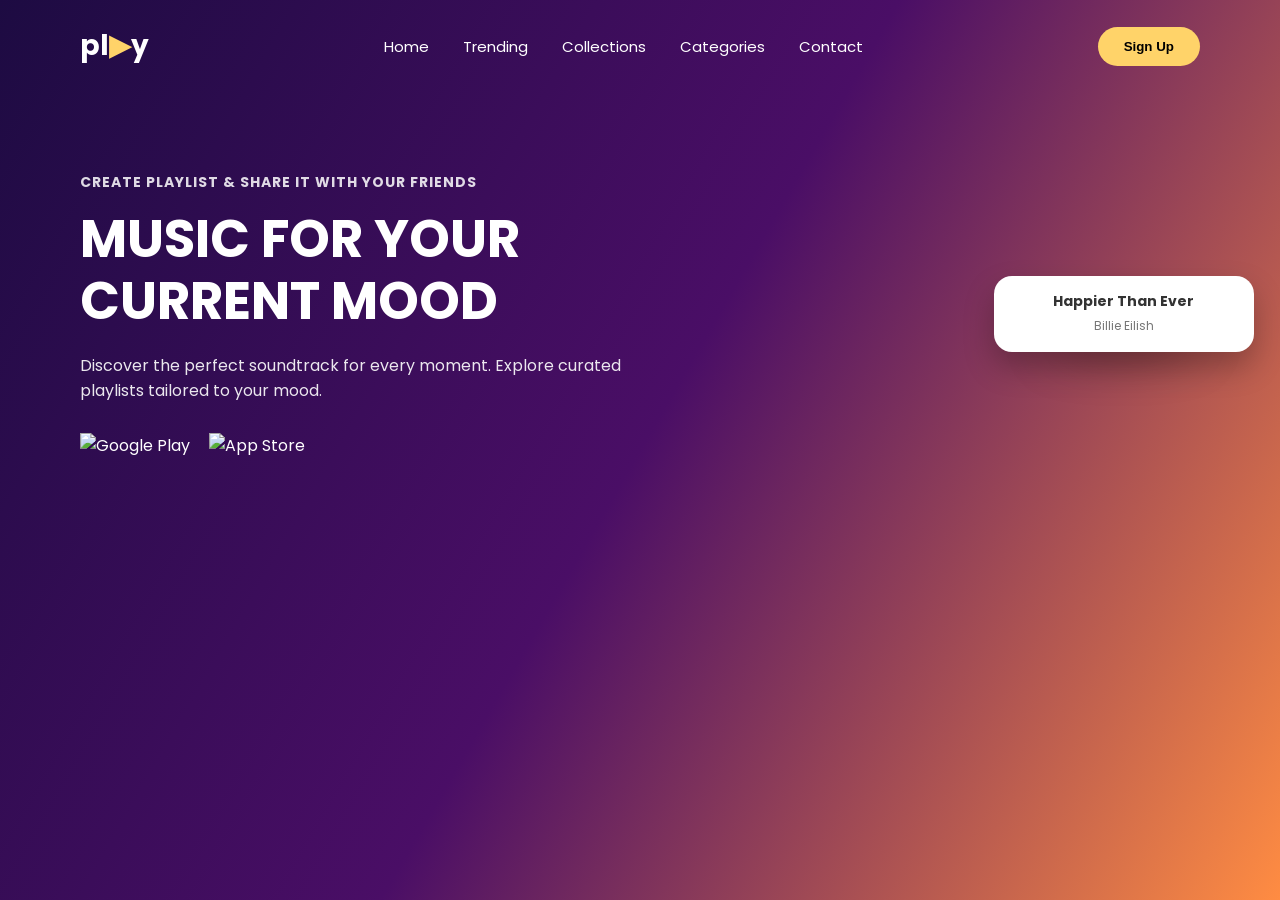
==== commit 289cabd5: "Make atrractive" ====
--- a/index.html
+++ b/index.html
@@ -1,63 +1,66 @@
 <!DOCTYPE html>
 <html lang="en">
-  <head>
-    <meta charset="UTF-8" />
-    <meta name="viewport" content="width=device-width, initial-scale=1.0" />
-    <link
-      href="https://cdn.jsdelivr.net/npm/remixicon@4.2.0/fonts/remixicon.css"
-      rel="stylesheet"
-    />
-    <link rel="stylesheet" href="style.css" />
-    <title>Web Design Mastery | Play</title>
-  </head>
-  <body>
-    <nav>
-      <div class="nav__header">
-        <div class="nav__logo">
-          <a href="#"
-            >pl<span><i class="ri-play-fill"></i></span>y</a
-          >
-        </div>
-        <div class="nav__menu__btn" id="menu-btn">
-          <span><i class="ri-menu-line"></i></span>
-        </div>
-      </div>
-      <ul class="nav__links" id="nav-links">
-        <li><a href="#">Home</a></li>
-        <li><a href="#">Trending</a></li>
-        <li><a href="#">Collections</a></li>
-        <li><a href="#">Categories</a></li>
-        <li><a href="#">Contact</a></li>
-      </ul>
-      <div class="nav__btns">
-        <button class="btn">Sign Up</button>
-      </div>
-    </nav>
-    <header class="section__container header__container">
-      <div class="header__image">
-        <img src="assets/header.jpg" alt="header" />
-      </div>
-      <div class="header__content">
-        <h2>CREATE PLAYLIST & SHARE IT WITH YOUR FRIENDS</h2>
-        <h1>MUSIC FOR YOUR CURRENT MOOD</h1>
-        <p>
-          Discover the perfect soundtrack for every moment with our 'Music for
-          Your Current Mood' section. Whether you're feeling upbeat, reflective,
-          or somewhere in between, explore curated playlists and tunes tailored
-          to match your mood.
-        </p>
-        <div class="header__btns">
-          <a href="#">
-            <img src="assets/google-play.jpg" alt="google-play" />
-          </a>
-          <a href="#">
-            <img src="assets/app-store.jpg" alt="app-store" />
-          </a>
-        </div>
-      </div>
-    </header>
+<head>
+  <meta charset="UTF-8" />
+  <meta name="viewport" content="width=device-width, initial-scale=1.0" />
+  <title>Play | Music for Your Mood</title>
 
-    <script src="https://unpkg.com/scrollreveal"></script>
-    <script src="main.js"></script>
-  </body>
-</html>+  <!-- SEO + Performance -->
+  <meta name="description" content="Music streaming app landing page">
+  <link rel="preconnect" href="https://fonts.googleapis.com">
+  <link rel="preconnect" href="https://fonts.gstatic.com" crossorigin>
+
+  <link href="https://fonts.googleapis.com/css2?family=Poppins:wght@300;400;600;700&display=swap" rel="stylesheet">
+  <link rel="stylesheet" href="style.css">
+</head>
+
+<body>
+
+<!-- NAVBAR -->
+<header class="navbar">
+  <div class="logo">pl<span>▶</span>y</div>
+
+  <nav>
+    <a href="#">Home</a>
+    <a href="#">Trending</a>
+    <a href="#">Collections</a>
+    <a href="#">Categories</a>
+    <a href="#">Contact</a>
+  </nav>
+
+  <button class="btn-primary">Sign Up</button>
+</header>
+
+<!-- HERO SECTION -->
+<section class="hero">
+
+  <!-- TEXT -->
+  <div class="hero-text">
+    <h5>CREATE PLAYLIST & SHARE IT WITH YOUR FRIENDS</h5>
+    <h1>MUSIC FOR YOUR<br> CURRENT MOOD</h1>
+
+    <p>
+      Discover the perfect soundtrack for every moment.
+      Explore curated playlists tailored to your mood.
+    </p>
+
+    <div class="store-buttons">
+      <img src="images/google-play.jpg" alt="Google Play" loading="lazy">
+      <img src="images/app-store.jpg" alt="App Store" loading="lazy">
+    </div>
+  </div>
+
+  <!-- IMAGE -->
+  <div class="hero-image">
+    <img src="images/girl.png" alt="Listening to Music" loading="lazy">
+
+    <div class="music-card">
+      <strong>Happier Than Ever</strong>
+      <span>Billie Eilish</span>
+    </div>
+  </div>
+
+</section>
+
+</body>
+</html>
--- a/style.css
+++ b/style.css
@@ -1,257 +1,185 @@
-@import url("https://fonts.googleapis.com/css2?family=Poppins:ital,wght@0,100;0,200;0,300;0,400;0,500;0,600;0,700;0,800;0,900;1,100;1,200;1,300;1,400;1,500;1,600;1,700;1,800;1,900&family=Rubik:ital,wght@0,300..900;1,300..900&display=swap");
-
-:root {
-  --primary-color: #f1eee9;
-  --secondary-color: #f54725;
-  --tertiary-color: #f9d678;
-  --text-dark: #13313c;
-  --text-light: #475569;
-  --white: #ffffff;
-  --max-width: 1200px;
-  --header-font: "Rubik", sans-serif;
-}
-
+/* RESET */
 * {
+  margin: 0;
   padding: 0;
-  margin: 0;
   box-sizing: border-box;
 }
 
-.section__container {
-  max-width: var(--max-width);
-  margin: auto;
-  padding: 5rem 1rem;
+body {
+  font-family: 'Poppins', sans-serif;
+  background: linear-gradient(120deg, #1d0b42, #4a0e66, #ff8c42);
+  color: #ffffff;
+  min-height: 100vh;
 }
 
-img {
+/* NAVBAR */
+.navbar {
   display: flex;
+  justify-content: space-between;
+  align-items: center;
+  padding: 25px 80px;
+}
+
+.logo {
+  font-size: 28px;
+  font-weight: 700;
+}
+
+.logo span {
+  color: #ffd369;
+}
+
+.navbar nav a {
+  margin: 0 15px;
+  text-decoration: none;
+  color: #ffffff;
+  position: relative;
+  font-size: 15px;
+}
+
+/* underline hover effect */
+.navbar nav a::after {
+  content: '';
+  width: 0%;
+  height: 2px;
+  background: #ffd369;
+  position: absolute;
+  left: 0;
+  bottom: -5px;
+  transition: width 0.3s ease;
+}
+
+.navbar nav a:hover::after {
   width: 100%;
 }
 
-a {
-  text-decoration: none;
-  transition: 0.3s;
+/* BUTTON */
+.btn-primary {
+  background: #ffd369;
+  color: #000;
+  border: none;
+  padding: 12px 26px;
+  border-radius: 30px;
+  font-weight: 600;
+  cursor: pointer;
+  transition: transform 0.3s ease, box-shadow 0.3s ease;
 }
 
-body {
-  font-family: "Poppins", sans-serif;
-  background-color: var(--primary-color);
+.btn-primary:hover {
+  transform: translateY(-3px);
+  box-shadow: 0 10px 25px rgba(255, 211, 105, 0.6);
 }
 
-nav {
-  position: fixed;
-  isolation: isolate;
-  width: 100%;
-  z-index: 9;
+/* HERO SECTION */
+.hero {
+  display: flex;
+  justify-content: space-between;
+  align-items: center;
+  padding: 80px;
 }
 
-.nav__header {
-  padding: 1rem;
-  width: 100%;
-  display: flex;
-  align-items: center;
-  justify-content: space-between;
-  background-color: var(--text-dark);
+/* TEXT */
+.hero-text {
+  max-width: 550px;
 }
 
-.nav__logo a {
-  display: flex;
-  align-items: center;
-  font-size: 1.5rem;
-  font-weight: 600;
-  color: var(--white);
+.hero-text h5 {
+  font-size: 14px;
+  letter-spacing: 1px;
+  opacity: 0.85;
+  margin-bottom: 15px;
 }
 
-.nav__logo a span {
-  padding: 3px 7px;
-  margin-inline: 5px;
-  font-size: 1rem;
-  background-color: var(--secondary-color);
-  border-radius: 100%;
+.hero-text h1 {
+  font-size: 52px;
+  line-height: 1.2;
+  margin-bottom: 20px;
 }
 
-.nav__menu__btn {
-  font-size: 1.5rem;
-  color: var(--white);
-  cursor: pointer;
+.hero-text p {
+  font-size: 16px;
+  opacity: 0.9;
+  margin-bottom: 30px;
 }
 
-.nav__links {
-  position: absolute;
-  top: 64px;
-  left: 0;
-  width: 100%;
-  padding: 2rem;
-  list-style: none;
-  display: flex;
-  align-items: center;
-  justify-content: center;
-  flex-direction: column;
-  gap: 2rem;
-  background-color: var(--text-dark);
-  transition: 0.5s;
-  z-index: -1;
-  transform: translateY(-100%);
+/* STORE BUTTONS */
+.store-buttons img {
+  width: 160px;
+  margin-right: 15px;
+  transition: transform 0.3s ease, box-shadow 0.3s ease;
 }
 
-.nav__links.open {
-  transform: translateY(0);
+.store-buttons img:hover {
+  transform: scale(1.05);
+  box-shadow: 0 10px 20px rgba(0,0,0,0.3);
 }
 
-.nav__links a {
-  font-weight: 500;
-  color: var(--white);
-  transition: 0.3s;
+/* HERO IMAGE */
+.hero-image {
+  position: relative;
 }
 
-.nav__links a:hover {
-  color: var(--secondary-color);
+/* PERFECT IMAGE SCALING */
+.hero-image img {
+  width: 360px;
+  height: 360px;
+  object-fit: cover;
+  border-radius: 50%;
+  box-shadow: 0 25px 50px rgba(0,0,0,0.4);
+  transition: transform 0.4s ease;
 }
 
-.nav__btns {
-  display: none;
+.hero-image img:hover {
+  transform: scale(1.04);
 }
 
-.header__container {
-  display: grid;
-  gap: 2rem;
+/* MUSIC CARD */
+.music-card {
+  position: absolute;
+  bottom: -25px;
+  left: 50%;
+  transform: translateX(-50%);
+  background: #ffffff;
+  color: #333;
+  padding: 15px 25px;
+  border-radius: 18px;
+  text-align: center;
+  width: 260px;
+  box-shadow: 0 15px 30px rgba(0,0,0,0.25);
 }
 
-.header__image img {
-  max-width: 550px;
-  margin-inline: auto;
+.music-card strong {
+  font-size: 14px;
+  display: block;
 }
 
-.header__content {
-  text-align: center;
+.music-card span {
+  font-size: 12px;
+  color: #777;
 }
 
-.header__content h2 {
-  margin-bottom: 0.5rem;
-  font-size: 1.4rem;
-  font-weight: 600;
-  color: var(--text-dark);
-}
-
-.header__content h1 {
-  margin-bottom: 1rem;
-  font-size: 4.25rem;
-  font-weight: 600;
-  font-family: var(--header-font);
-  line-height: 5rem;
-  color: var(--text-dark);
-}
-
-.header__content p {
-  margin-bottom: 2rem;
-  font-size: 1.1rem;
-  font-weight: 500;
-  line-height: 1.75rem;
-  color: var(--text-light);
-}
-
-.header__btns {
-  display: flex;
-  align-items: center;
-  justify-content: center;
-  gap: 1rem;
-}
-
-.header__btns img {
-  max-width: 150px;
-  border-radius: 5px;
-}
-
-@media (width > 768px) {
-  nav {
-    position: static;
-    padding-block: 2rem 0;
-    padding-inline: 1rem;
-    max-width: var(--max-width);
-    margin-inline: auto;
-    display: flex;
-    align-items: center;
-    justify-content: space-between;
-    gap: 2rem;
+/* RESPONSIVE */
+@media (max-width: 900px) {
+  .navbar {
+    padding: 20px 40px;
   }
 
-  .nav__header {
-    flex: 1;
-    padding: 0;
-    background-color: transparent;
-  }
-
-  .nav__logo a {
-    font-size: 2rem;
-    color: var(--text-dark);
-  }
-
-  .nav__logo a span {
-    padding: 6px 9px;
-    color: var(--white);
-  }
-
-  .nav__menu__btn {
+  .navbar nav {
     display: none;
   }
 
-  .nav__links {
-    position: static;
-    padding: 0;
-    flex-direction: row;
-    background-color: transparent;
-    transform: none;
+  .hero {
+    flex-direction: column;
+    text-align: center;
+    padding: 50px 30px;
   }
 
-  .nav__links a {
-    padding-block: 5px;
-    color: var(--text-light);
-    border-bottom: 2px solid transparent;
+  .hero-image {
+    margin-top: 50px;
   }
 
-  .nav__links a:hover {
-    border-color: var(--secondary-color);
+  .hero-image img {
+    width: 300px;
+    height: 300px;
   }
-
-  .nav__btns {
-    display: flex;
-    flex: 1;
-  }
-
-  .nav__btns .btn {
-    padding: 0.75rem 2rem;
-    outline: none;
-    border: none;
-    font-size: 1rem;
-    font-weight: 600;
-    white-space: nowrap;
-    color: var(--text-dark);
-    background-color: var(--tertiary-color);
-    border-radius: 5rem;
-    box-shadow: 5px 5px 10px rgba(0, 0, 0, 0.1);
-    transition: 0.3s;
-    cursor: pointer;
-  }
-
-  .nav__btns .btn:hover {
-    color: var(--white);
-    background-color: var(--secondary-color);
-  }
-
-  .header__container {
-    grid-template-columns: repeat(2, 1fr);
-    align-items: center;
-  }
-
-  .header__image {
-    grid-area: 1/2/2/3;
-  }
-
-  .header__content {
-    text-align: left;
-  }
-
-  .header__btns {
-    justify-content: flex-start;
-  }
-}+}
